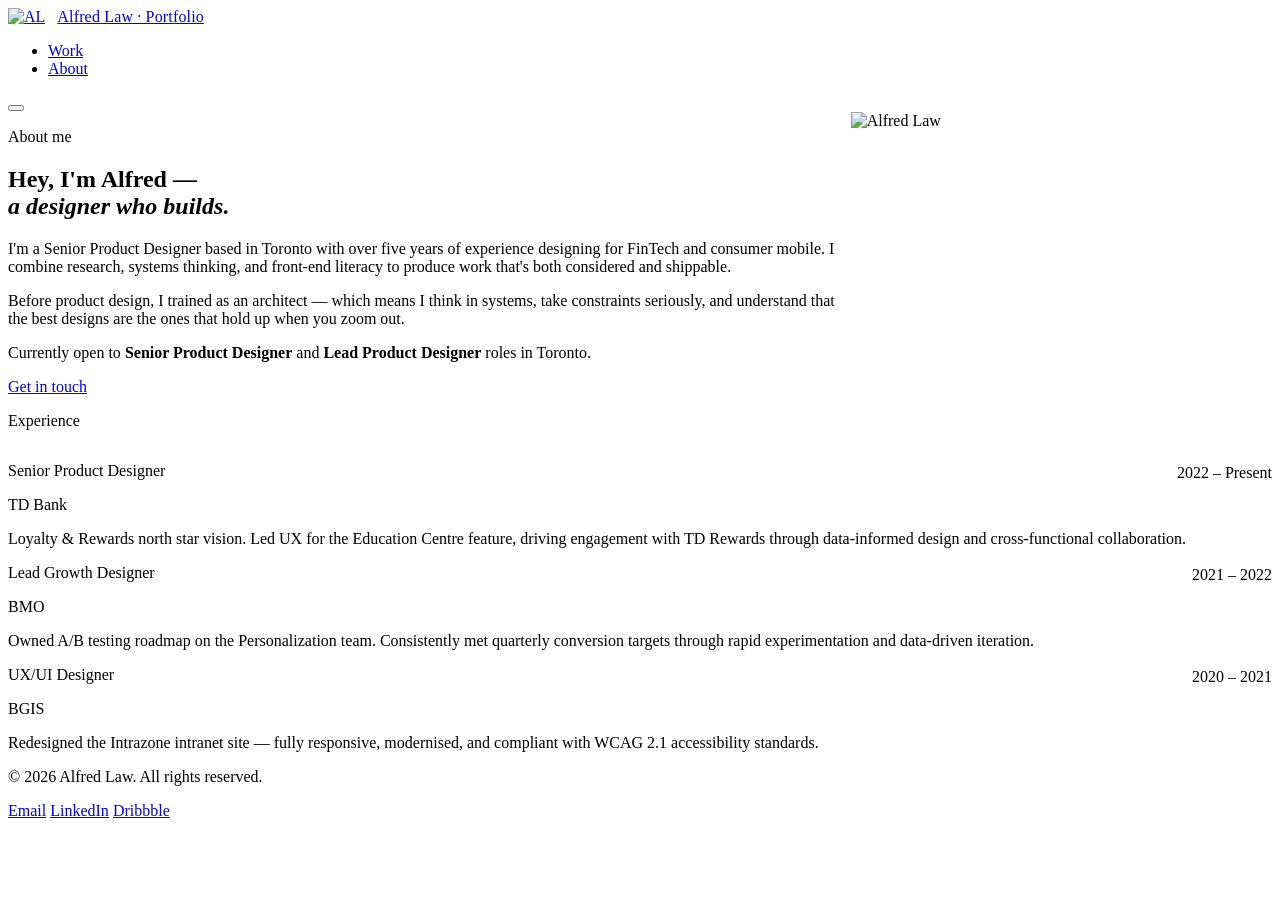
==== about.html @ d5b8032d "Standardise nav header across all pages — logo text and links consistent Co-Authored-By: Claude Sonn" ====
<!DOCTYPE html>
<html lang="en">
<head>
  <meta charset="UTF-8" />
  <meta name="viewport" content="width=device-width, initial-scale=1.0" />
  <title>About — Alfred Law</title>
  <meta name="description" content="Alfred Law is a Senior Product Designer based in Toronto with a background in FinTech, consumer mobile, and architectural design." />
  <link rel="stylesheet" href="style.css" />
  <style>
    .about-hero {
      padding: calc(64px + var(--space-12)) 0 var(--space-8);
      border-bottom: 1px solid var(--color-border);
    }

    .about-grid {
      display: grid;
      grid-template-columns: 2fr 1fr;
      gap: var(--space-8);
      align-items: start;
    }

    @media (max-width: 768px) {
      .about-grid { grid-template-columns: 1fr; }
    }

    .experience-list {
      border-top: 1px solid var(--color-border);
    }

    .experience-item {
      display: grid;
      grid-template-columns: 1fr auto;
      gap: var(--space-4);
      align-items: start;
      padding: var(--space-4) 0;
      border-bottom: 1px solid var(--color-border);
    }

    .experience-item__role { font-weight: 500; margin-bottom: 4px; }
    .experience-item__company { color: var(--color-ink-2); font-size: var(--size-sm); }
    .experience-item__period {
      font-size: var(--size-xs);
      color: var(--color-ink-3);
      white-space: nowrap;
      text-align: right;
      padding-top: 2px;
    }
    .experience-item__desc {
      grid-column: 1 / -1;
      font-size: var(--size-sm);
      color: var(--color-ink-3);
      max-width: none;
      margin: 0;
    }
  </style>
</head>
<body>

  <!-- NAV -->
  <nav class="nav" role="navigation" aria-label="Main">
    <div class="nav__inner">
      <a href="/" class="nav__logo" aria-label="Alfred Law — home" style="display:flex;align-items:center;gap:12px;">
        <img src="assets/images/AL.webp" alt="AL" />
        <span style="font-size:var(--size-sm);font-weight:500;color:var(--color-ink-2);letter-spacing:0.01em;">Alfred Law · Portfolio</span>
      </a>
      <ul class="nav__links" id="nav-links" role="list">
        <li><a href="/">Work</a></li>
        <li><a href="about.html">About</a></li>
      </ul>
      <button class="nav__hamburger" aria-label="Toggle menu" aria-expanded="false" aria-controls="nav-links">
        <span></span><span></span><span></span>
      </button>
    </div>
  </nav>

  <!-- HERO -->
  <section class="about-hero">
    <div class="container">
      <div class="about-grid">
        <div>
          <p class="label mb-4">About me</p>
          <h1 class="fade-up mb-4">Hey, I'm Alfred —<br><em>a designer who builds.</em></h1>
          <p class="fade-up mb-4">I'm a Senior Product Designer based in Toronto with over five years of experience designing for FinTech and consumer mobile. I combine research, systems thinking, and front-end literacy to produce work that's both considered and shippable.</p>
          <p class="fade-up mb-4">Before product design, I trained as an architect — which means I think in systems, take constraints seriously, and understand that the best designs are the ones that hold up when you zoom out.</p>
          <p class="fade-up">Currently open to <strong>Senior Product Designer</strong> and <strong>Lead Product Designer</strong> roles in Toronto.</p>
          <div class="hero__actions fade-up" style="margin-top: var(--space-4);">
            <a href="mailto:alfred.lawsn@gmail.com" class="btn btn--primary">Get in touch</a>
          </div>
        </div>
        <div class="fade-up">
          <img src="assets/images/alfred-photo.png" alt="Alfred Law" style="border-radius: var(--radius-md); border: 1px solid var(--color-border);" />
        </div>
      </div>
    </div>
  </section>

  <!-- EXPERIENCE -->
  <section class="section">
    <div class="container">
      <p class="label mb-4">Experience</p>
      <div class="experience-list fade-up">

        <div class="experience-item">
          <div>
            <p class="experience-item__role">Senior Product Designer</p>
            <p class="experience-item__company">TD Bank</p>
          </div>
          <p class="experience-item__period">2022 – Present</p>
          <p class="experience-item__desc">Loyalty & Rewards north star vision. Led UX for the Education Centre feature, driving engagement with TD Rewards through data-informed design and cross-functional collaboration.</p>
        </div>

        <div class="experience-item">
          <div>
            <p class="experience-item__role">Lead Growth Designer</p>
            <p class="experience-item__company">BMO</p>
          </div>
          <p class="experience-item__period">2021 – 2022</p>
          <p class="experience-item__desc">Owned A/B testing roadmap on the Personalization team. Consistently met quarterly conversion targets through rapid experimentation and data-driven iteration.</p>
        </div>

        <div class="experience-item">
          <div>
            <p class="experience-item__role">UX/UI Designer</p>
            <p class="experience-item__company">BGIS</p>
          </div>
          <p class="experience-item__period">2020 – 2021</p>
          <p class="experience-item__desc">Redesigned the Intrazone intranet site — fully responsive, modernised, and compliant with WCAG 2.1 accessibility standards.</p>
        </div>

      </div>
    </div>
  </section>

  <!-- FOOTER -->
  <footer class="footer">
    <div class="container">
      <div class="footer__inner">
        <p class="footer__copy">© 2026 Alfred Law. All rights reserved.</p>
        <div class="footer__links">
          <a href="mailto:alfred.lawsn@gmail.com">Email</a>
          <a href="https://www.linkedin.com/in/alfredlaw/" target="_blank" rel="noopener">LinkedIn</a>
          <a href="https://dribbble.com/iamalfred" target="_blank" rel="noopener">Dribbble</a>
        </div>
      </div>
    </div>
  </footer>

  <script src="script.js"></script>
</body>
</html>
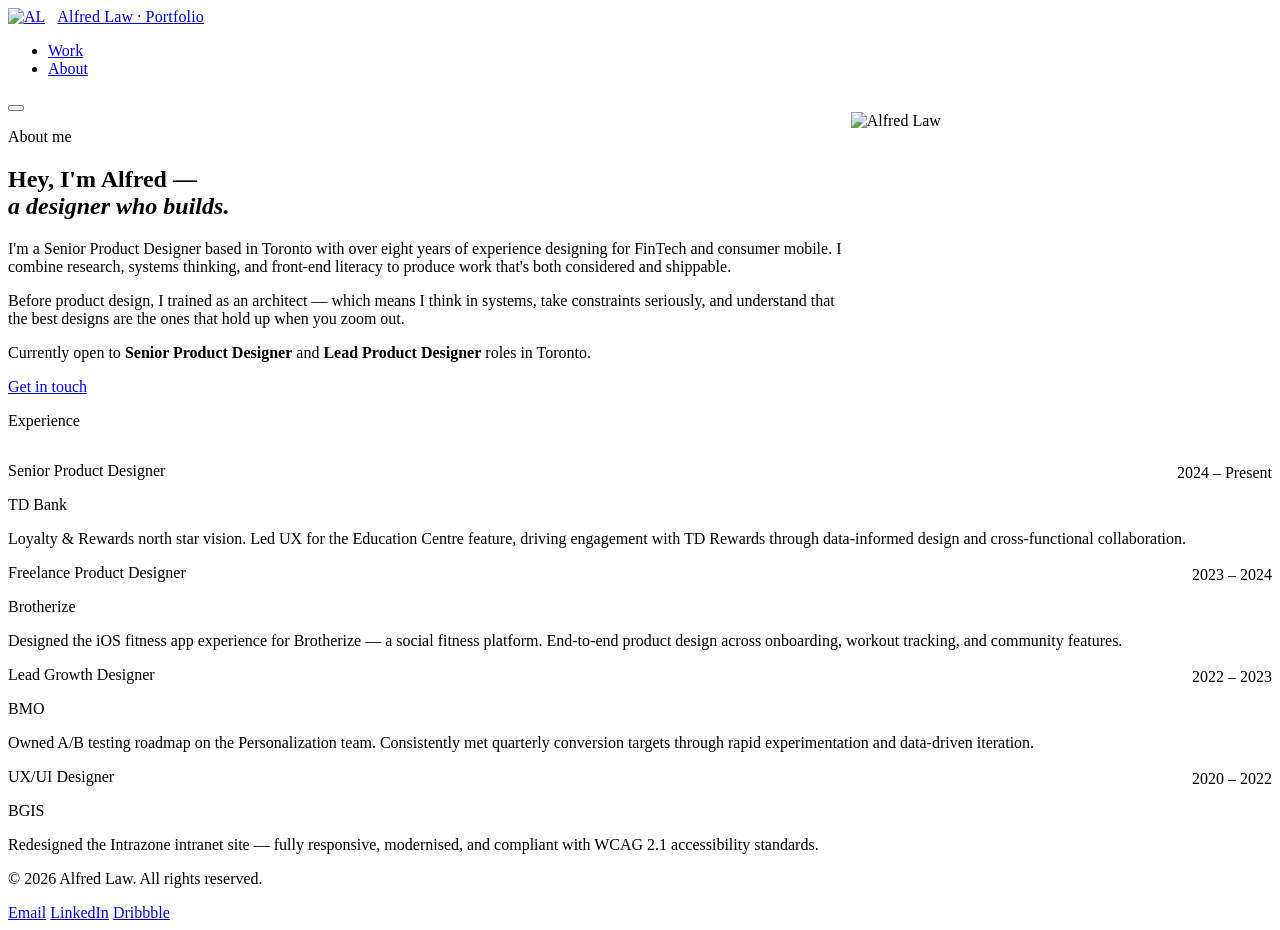
==== commit 09d8b316: "Add Brotherize freelance role (2023-2024) to experience section" ====
--- a/about.html
+++ b/about.html
@@ -3,6 +3,7 @@
 <head>
   <meta charset="UTF-8" />
   <meta name="viewport" content="width=device-width, initial-scale=1.0" />
+  <link rel="icon" type="image/webp" href="assets/images/AL.webp" />
   <title>About — Alfred Law</title>
   <meta name="description" content="Alfred Law is a Senior Product Designer based in Toronto with a background in FinTech, consumer mobile, and architectural design." />
   <link rel="stylesheet" href="style.css" />
@@ -59,7 +60,7 @@
   <!-- NAV -->
   <nav class="nav" role="navigation" aria-label="Main">
     <div class="nav__inner">
-      <a href="/" class="nav__logo" aria-label="Alfred Law — home" style="display:flex;align-items:center;gap:12px;">
+      <a href="index.html" class="nav__logo" aria-label="Alfred Law — home" style="display:flex;align-items:center;gap:12px;">
         <img src="assets/images/AL.webp" alt="AL" />
         <span style="font-size:var(--size-sm);font-weight:500;color:var(--color-ink-2);letter-spacing:0.01em;">Alfred Law · Portfolio</span>
       </a>
@@ -80,7 +81,7 @@
         <div>
           <p class="label mb-4">About me</p>
           <h1 class="fade-up mb-4">Hey, I'm Alfred —<br><em>a designer who builds.</em></h1>
-          <p class="fade-up mb-4">I'm a Senior Product Designer based in Toronto with over five years of experience designing for FinTech and consumer mobile. I combine research, systems thinking, and front-end literacy to produce work that's both considered and shippable.</p>
+          <p class="fade-up mb-4">I'm a Senior Product Designer based in Toronto with over eight years of experience designing for FinTech and consumer mobile. I combine research, systems thinking, and front-end literacy to produce work that's both considered and shippable.</p>
           <p class="fade-up mb-4">Before product design, I trained as an architect — which means I think in systems, take constraints seriously, and understand that the best designs are the ones that hold up when you zoom out.</p>
           <p class="fade-up">Currently open to <strong>Senior Product Designer</strong> and <strong>Lead Product Designer</strong> roles in Toronto.</p>
           <div class="hero__actions fade-up" style="margin-top: var(--space-4);">
@@ -105,8 +106,17 @@
             <p class="experience-item__role">Senior Product Designer</p>
             <p class="experience-item__company">TD Bank</p>
           </div>
-          <p class="experience-item__period">2022 – Present</p>
+          <p class="experience-item__period">2024 – Present</p>
           <p class="experience-item__desc">Loyalty & Rewards north star vision. Led UX for the Education Centre feature, driving engagement with TD Rewards through data-informed design and cross-functional collaboration.</p>
+        </div>
+
+        <div class="experience-item">
+          <div>
+            <p class="experience-item__role">Freelance Product Designer</p>
+            <p class="experience-item__company">Brotherize</p>
+          </div>
+          <p class="experience-item__period">2023 – 2024</p>
+          <p class="experience-item__desc">Designed the iOS fitness app experience for Brotherize — a social fitness platform. End-to-end product design across onboarding, workout tracking, and community features.</p>
         </div>
 
         <div class="experience-item">
@@ -114,7 +124,7 @@
             <p class="experience-item__role">Lead Growth Designer</p>
             <p class="experience-item__company">BMO</p>
           </div>
-          <p class="experience-item__period">2021 – 2022</p>
+          <p class="experience-item__period">2022 – 2023</p>
           <p class="experience-item__desc">Owned A/B testing roadmap on the Personalization team. Consistently met quarterly conversion targets through rapid experimentation and data-driven iteration.</p>
         </div>
 
@@ -123,7 +133,7 @@
             <p class="experience-item__role">UX/UI Designer</p>
             <p class="experience-item__company">BGIS</p>
           </div>
-          <p class="experience-item__period">2020 – 2021</p>
+          <p class="experience-item__period">2020 – 2022</p>
           <p class="experience-item__desc">Redesigned the Intrazone intranet site — fully responsive, modernised, and compliant with WCAG 2.1 accessibility standards.</p>
         </div>
 
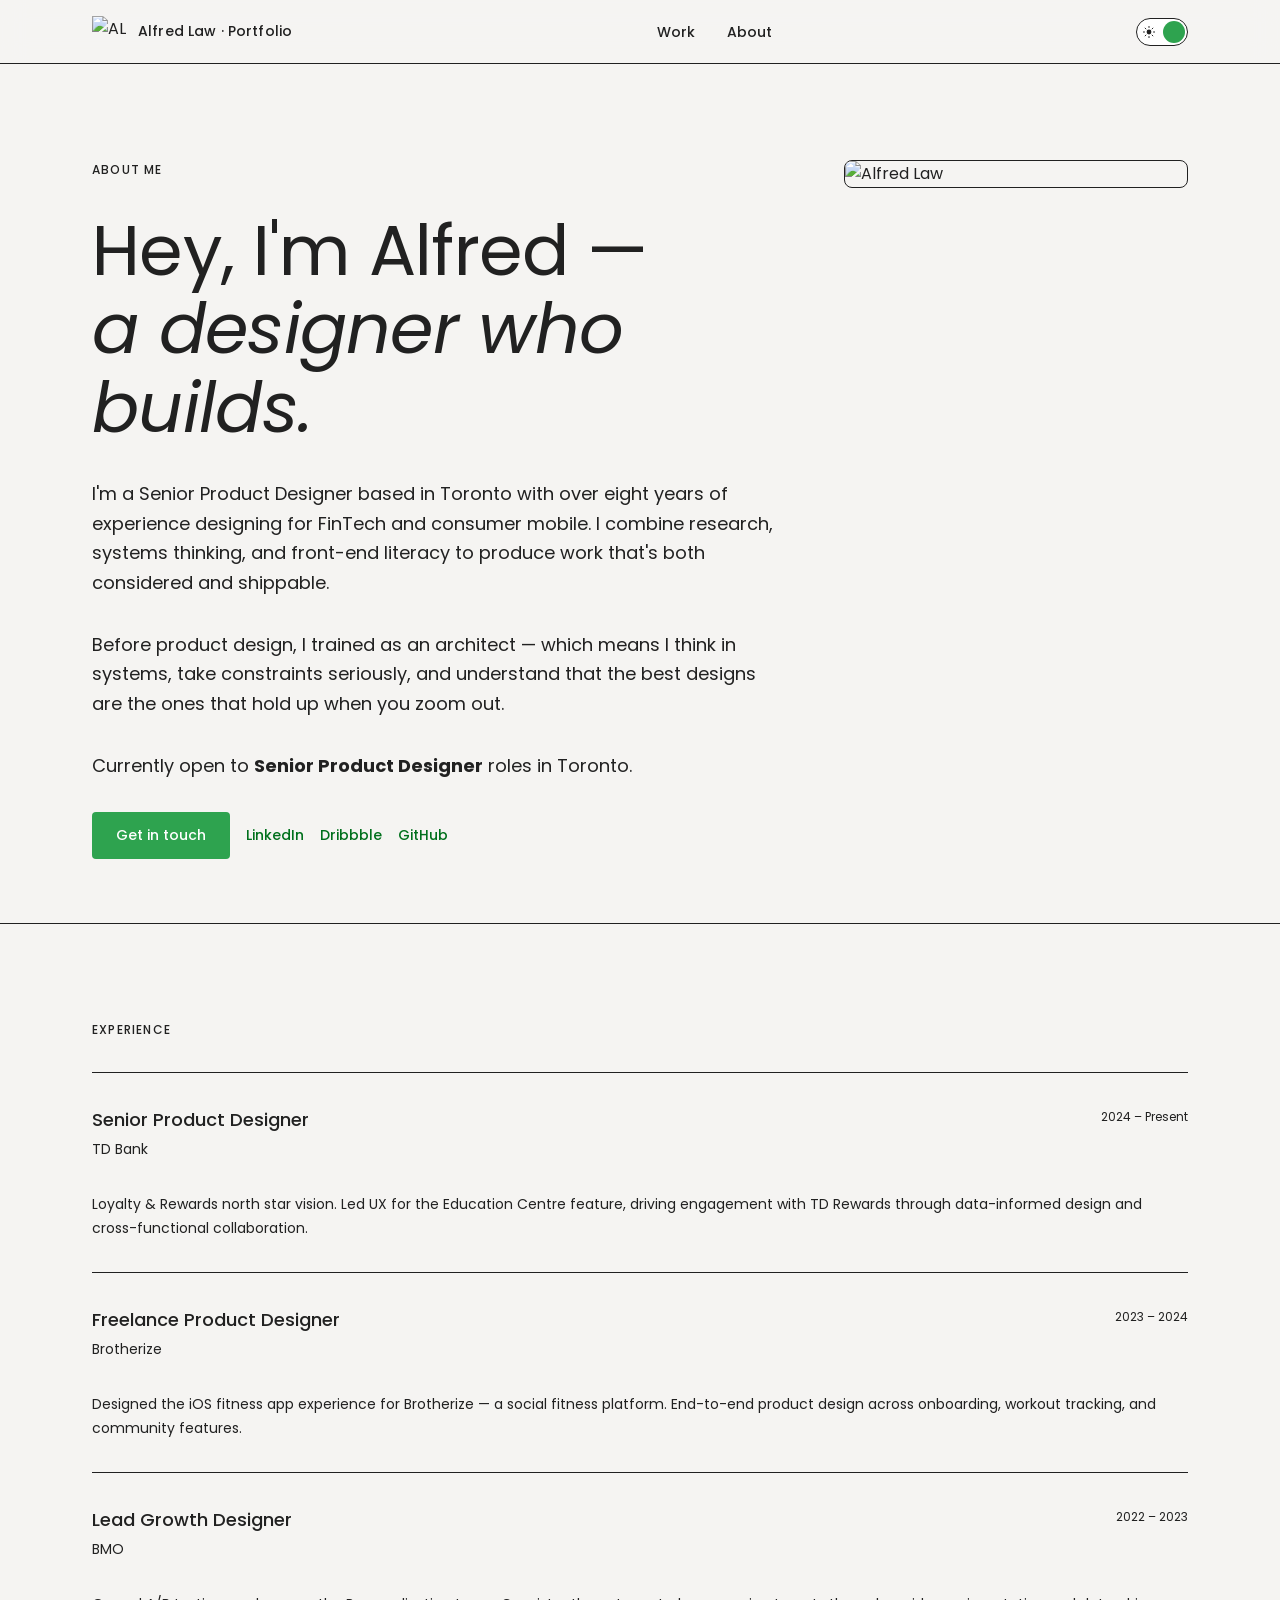
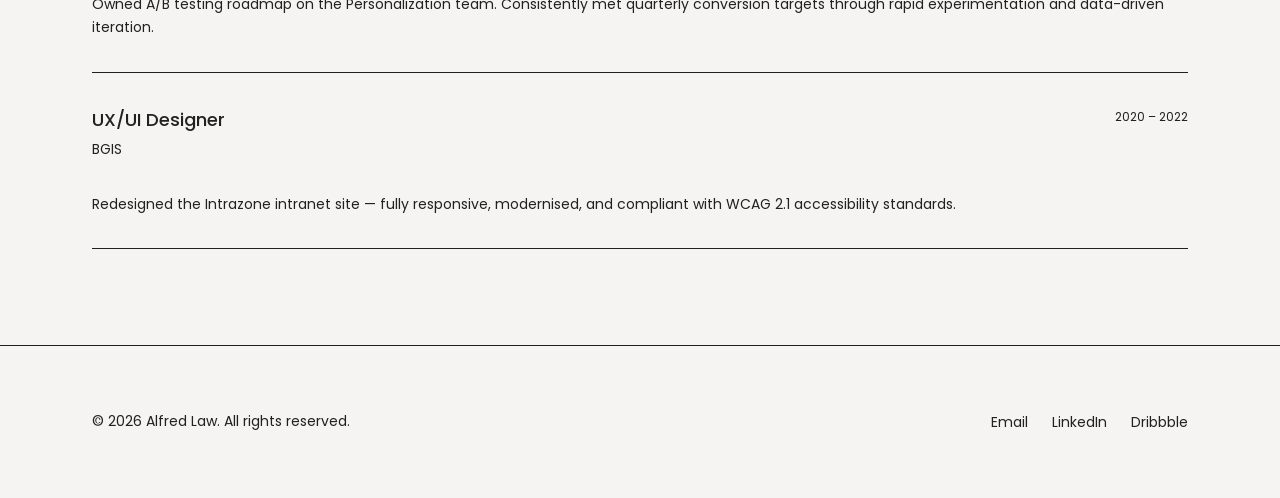
==== commit 9728191b: "Add light/dark theme system with toggle inspired by foolproof.co.uk Restyles the site to a dark them" ====
--- a/about.html
+++ b/about.html
@@ -3,9 +3,17 @@
 <head>
   <meta charset="UTF-8" />
   <meta name="viewport" content="width=device-width, initial-scale=1.0" />
-  <link rel="icon" type="image/webp" href="assets/images/AL.webp" />
+  <link rel="icon" type="image/webp" href="assets/images/AL.webp" media="(prefers-color-scheme: light)" />
+  <link rel="icon" type="image/webp" href="assets/images/AL-white.webp" media="(prefers-color-scheme: dark)" />
   <title>About — Alfred Law</title>
   <meta name="description" content="Alfred Law is a Senior Product Designer based in Toronto with a background in FinTech, consumer mobile, and architectural design." />
+  <script>
+    (function () {
+      var stored = localStorage.getItem('theme');
+      var theme = stored || (window.matchMedia('(prefers-color-scheme: light)').matches ? 'light' : 'dark');
+      document.documentElement.setAttribute('data-theme', theme);
+    })();
+  </script>
   <link rel="stylesheet" href="style.css" />
   <style>
     .about-hero {
@@ -61,13 +69,33 @@
   <nav class="nav" role="navigation" aria-label="Main">
     <div class="nav__inner">
       <a href="index.html" class="nav__logo" aria-label="Alfred Law — home" style="display:flex;align-items:center;gap:12px;">
-        <img src="assets/images/AL.webp" alt="AL" />
+        <img class="nav__logo-img nav__logo-img--dark" src="assets/images/AL-white.webp" alt="AL" />
+        <img class="nav__logo-img nav__logo-img--light" src="assets/images/AL.webp" alt="AL" />
         <span style="font-size:var(--size-sm);font-weight:500;color:var(--color-ink-2);letter-spacing:0.01em;">Alfred Law · Portfolio</span>
       </a>
       <ul class="nav__links" id="nav-links" role="list">
         <li><a href="/">Work</a></li>
         <li><a href="about.html">About</a></li>
       </ul>
+      <button class="theme-toggle" id="theme-toggle" type="button" aria-label="Toggle light and dark theme">
+        <svg class="theme-toggle__icon theme-toggle__icon--sun" width="12" height="12" viewBox="0 0 20 20" fill="none" aria-hidden="true">
+          <circle cx="10" cy="10" r="4" fill="currentColor"/>
+          <g stroke="currentColor" stroke-width="1.6" stroke-linecap="round">
+            <line x1="10" y1="0.5" x2="10" y2="2.5"/>
+            <line x1="10" y1="17.5" x2="10" y2="19.5"/>
+            <line x1="0.5" y1="10" x2="2.5" y2="10"/>
+            <line x1="17.5" y1="10" x2="19.5" y2="10"/>
+            <line x1="3.5" y1="3.5" x2="4.9" y2="4.9"/>
+            <line x1="15.1" y1="15.1" x2="16.5" y2="16.5"/>
+            <line x1="3.5" y1="16.5" x2="4.9" y2="15.1"/>
+            <line x1="15.1" y1="4.9" x2="16.5" y2="3.5"/>
+          </g>
+        </svg>
+        <svg class="theme-toggle__icon theme-toggle__icon--moon" width="11" height="11" viewBox="0 0 20 20" fill="none" aria-hidden="true">
+          <path d="M17.5 12.5A7.8 7.8 0 1 1 7.5 2.5a6.2 6.2 0 0 0 10 10z" fill="currentColor"/>
+        </svg>
+        <span class="theme-toggle__thumb"></span>
+      </button>
       <button class="nav__hamburger" aria-label="Toggle menu" aria-expanded="false" aria-controls="nav-links">
         <span></span><span></span><span></span>
       </button>
@@ -83,9 +111,12 @@
           <h1 class="fade-up mb-4">Hey, I'm Alfred —<br><em>a designer who builds.</em></h1>
           <p class="fade-up mb-4">I'm a Senior Product Designer based in Toronto with over eight years of experience designing for FinTech and consumer mobile. I combine research, systems thinking, and front-end literacy to produce work that's both considered and shippable.</p>
           <p class="fade-up mb-4">Before product design, I trained as an architect — which means I think in systems, take constraints seriously, and understand that the best designs are the ones that hold up when you zoom out.</p>
-          <p class="fade-up">Currently open to <strong>Senior Product Designer</strong> and <strong>Lead Product Designer</strong> roles in Toronto.</p>
+          <p class="fade-up">Currently open to <strong>Senior Product Designer</strong> roles in Toronto.</p>
           <div class="hero__actions fade-up" style="margin-top: var(--space-4);">
             <a href="mailto:alfred.lawsn@gmail.com" class="btn btn--primary">Get in touch</a>
+            <a href="https://www.linkedin.com/in/alfredlaw/" target="_blank" rel="noopener noreferrer" class="btn btn--link">LinkedIn</a>
+            <a href="https://dribbble.com/iamalfred" target="_blank" rel="noopener noreferrer" class="btn btn--link">Dribbble</a>
+            <a href="https://github.com/alfred529" target="_blank" rel="noopener noreferrer" class="btn btn--link">GitHub</a>
           </div>
         </div>
         <div class="fade-up">
--- a/style.css
+++ b/style.css
@@ -0,0 +1,575 @@
+/* ============================================
+   ALFRED LAW — DESIGN SYSTEM
+   Dark / Light, Poppins, Green Arrow Links
+   ============================================ */
+
+@import url('https://fonts.googleapis.com/css2?family=Poppins:ital,wght@0,300;0,400;0,500;0,600;0,700;1,400&display=swap');
+
+/* ── Theme tokens ── */
+:root, [data-theme="dark"] {
+  --color-bg:           #212121;
+  --color-surface:      #2B2B2B;
+  --color-ink:          #FFFFFF;
+  --color-ink-2:        #FFFFFF;
+  --color-ink-3:        #FFFFFF;
+  --color-border:       #FFFFFF;
+  --color-accent:       #2FA751;
+  --color-accent-bright:#40C967;
+  --color-accent-light: #68D487;
+  --color-bg-translucent: rgba(33,33,33,0.85);
+}
+
+[data-theme="light"] {
+  --color-bg:           #F5F4F2;
+  --color-surface:      #FFFFFF;
+  --color-ink:          #212121;
+  --color-ink-2:        #212121;
+  --color-ink-3:        #212121;
+  --color-border:       #212121;
+  --color-accent:       #2EA34F;
+  --color-accent-bright:#158936;
+  --color-accent-light: #00701C;
+  --color-bg-translucent: rgba(245,244,242,0.85);
+}
+
+/* ── Derived tokens (auto-adapt to whichever theme is active) ── */
+:root {
+  --color-mint:           color-mix(in srgb, var(--color-accent) 14%, transparent);
+  --color-outline-border: var(--color-ink);
+  --color-outline-hover:  color-mix(in srgb, var(--color-ink) 8%, transparent);
+
+  --font-display:       'Poppins', system-ui, sans-serif;
+  --font-body:          'Poppins', system-ui, sans-serif;
+
+  --size-xs:  0.75rem;   /* 12px */
+  --size-sm:  0.875rem;  /* 14px */
+  --size-base:1rem;      /* 16px */
+  --size-md:  1.125rem;  /* 18px */
+  --size-lg:  1.5rem;    /* 24px */
+  --size-xl:  2rem;      /* 32px */
+  --size-2xl: 3rem;      /* 48px */
+  --size-3xl: 4.375rem;  /* 70px */
+
+  --space-1:  0.5rem;
+  --space-2:  1rem;
+  --space-3:  1.5rem;
+  --space-4:  2rem;
+  --space-6:  3rem;
+  --space-8:  4rem;
+  --space-12: 6rem;
+  --space-16: 8rem;
+
+  --radius-sm: 4px;
+  --radius-md: 8px;
+
+  --transition: 200ms ease;
+  --max-width: 1160px;
+}
+
+/* ── Reset ── */
+*, *::before, *::after { box-sizing: border-box; margin: 0; padding: 0; }
+
+html { scroll-behavior: smooth; font-size: 16px; }
+
+body {
+  font-family: var(--font-body);
+  background: var(--color-bg);
+  color: var(--color-ink);
+  line-height: 1.6;
+  -webkit-font-smoothing: antialiased;
+  transition: background var(--transition), color var(--transition);
+}
+
+img { display: block; max-width: 100%; }
+a { color: inherit; text-decoration: none; }
+ul { list-style: none; }
+
+/* ── Typography ── */
+h1, h2, h3 {
+  font-family: var(--font-display);
+  line-height: 1.12;
+  letter-spacing: -0.01em;
+  font-weight: 400;
+}
+
+h1 { font-size: clamp(2.5rem, 6vw, var(--size-3xl)); font-weight: 400; }
+h2 { font-size: clamp(1.75rem, 4vw, var(--size-2xl)); font-weight: 500; }
+h3 { font-size: clamp(1.25rem, 2.5vw, var(--size-xl)); font-weight: 500; }
+
+p {
+  font-size: var(--size-md);
+  color: var(--color-ink-2);
+  line-height: 1.65;
+  max-width: 65ch;
+}
+
+.label {
+  font-family: var(--font-body);
+  font-size: var(--size-xs);
+  font-weight: 500;
+  letter-spacing: 0.1em;
+  text-transform: uppercase;
+  color: var(--color-ink-3);
+}
+
+/* ── Underline links (green, à la Foolproof) ── */
+.arrow-link {
+  color: var(--color-accent-light);
+  text-decoration: none;
+  text-underline-offset: 3px;
+  transition: color var(--transition);
+}
+
+.arrow-link:hover {
+  color: var(--color-accent-bright);
+  text-decoration: underline;
+}
+
+/* ── Layout ── */
+.container {
+  width: 100%;
+  max-width: var(--max-width);
+  margin: 0 auto;
+  padding: 0 var(--space-4);
+}
+
+@media (max-width: 768px) {
+  .container { padding: 0 var(--space-2); }
+}
+
+/* ── Nav ── */
+.nav {
+  position: fixed;
+  top: 0; left: 0; right: 0;
+  z-index: 100;
+  background: var(--color-bg-translucent);
+  backdrop-filter: blur(12px);
+  border-bottom: 1px solid var(--color-border);
+  height: 64px;
+  display: flex;
+  align-items: center;
+}
+
+.nav__inner {
+  display: flex;
+  align-items: center;
+  justify-content: space-between;
+  width: 100%;
+  max-width: var(--max-width);
+  margin: 0 auto;
+  padding: 0 var(--space-4);
+}
+
+.nav__logo img {
+  height: 32px;
+  width: auto;
+}
+
+.nav__logo-img--light { display: none; }
+[data-theme="light"] .nav__logo-img--dark { display: none; }
+[data-theme="light"] .nav__logo-img--light { display: block; }
+
+.nav__links {
+  display: flex;
+  align-items: center;
+  gap: var(--space-4);
+}
+
+.nav__links a {
+  font-size: var(--size-sm);
+  font-weight: 500;
+  color: var(--color-ink-2);
+  transition: color var(--transition);
+}
+
+.nav__links a:hover { color: var(--color-accent-light); }
+
+.nav__links a.active {
+  color: var(--color-ink);
+  border-bottom: 1px solid var(--color-accent);
+  padding-bottom: 2px;
+}
+
+.nav__cta {
+  font-size: var(--size-sm);
+  font-weight: 500;
+  padding: var(--space-1) var(--space-3);
+  border: 1px solid var(--color-ink);
+  border-radius: var(--radius-sm);
+  transition: background var(--transition), color var(--transition), border-color var(--transition);
+}
+
+.nav__cta:hover {
+  background: var(--color-accent);
+  border-color: var(--color-accent);
+  color: var(--color-bg);
+}
+
+/* ── Theme toggle ── */
+.theme-toggle {
+  position: relative;
+  flex-shrink: 0;
+  width: 52px;
+  height: 28px;
+  padding: 0;
+  border: 1px solid var(--color-border);
+  border-radius: 999px;
+  background: var(--color-surface);
+  cursor: pointer;
+  transition: background var(--transition), border-color var(--transition);
+}
+
+.theme-toggle__icon {
+  position: absolute;
+  top: 50%;
+  transform: translateY(-50%);
+  color: var(--color-ink-3);
+  pointer-events: none;
+}
+
+.theme-toggle__icon--sun { left: 6px; }
+.theme-toggle__icon--moon { right: 6px; }
+
+.theme-toggle__thumb {
+  position: absolute;
+  top: 2px;
+  left: 2px;
+  width: 22px;
+  height: 22px;
+  border-radius: 50%;
+  background: var(--color-accent);
+  transition: transform var(--transition), background var(--transition);
+}
+
+[data-theme="light"] .theme-toggle__thumb {
+  transform: translateX(24px);
+}
+
+/* Mobile nav */
+.nav__hamburger {
+  display: none;
+  flex-direction: column;
+  gap: 5px;
+  cursor: pointer;
+  padding: var(--space-1);
+  background: var(--color-bg);
+  border: none;
+}
+
+.nav__hamburger span {
+  display: block;
+  width: 24px;
+  height: 1.5px;
+  background: var(--color-ink);
+  transition: transform var(--transition), opacity var(--transition);
+}
+
+@media (max-width: 768px) {
+  .nav__hamburger { display: flex; }
+
+  .nav__links {
+    display: none;
+    position: fixed;
+    top: 64px;
+    left: 0;
+    width: 100vw;
+    height: calc(100vh - 64px);
+    background: var(--color-bg);
+    flex-direction: column;
+    justify-content: center;
+    align-items: center;
+    gap: var(--space-4);
+    font-size: var(--size-lg);
+    z-index: 99;
+  }
+
+  .nav__links.open { display: flex; }
+  .nav__cta { display: none; }
+}
+
+/* ── Buttons ── */
+.btn {
+  display: inline-flex;
+  align-items: center;
+  gap: var(--space-1);
+  font-family: var(--font-body);
+  font-size: var(--size-sm);
+  font-weight: 500;
+  padding: 0.75rem var(--space-3);
+  border-radius: var(--radius-sm);
+  transition: all var(--transition);
+  cursor: pointer;
+  border: none;
+}
+
+.btn--primary {
+  background: var(--color-accent);
+  color: #FFFFFF;
+}
+
+.btn--primary:hover {
+  background: var(--color-accent-bright);
+}
+
+.btn--outline {
+  background: transparent;
+  color: var(--color-ink);
+  border: 1px solid var(--color-outline-border);
+}
+
+.btn--outline:hover {
+  background: var(--color-outline-hover);
+  border-color: var(--color-ink);
+  color: var(--color-ink);
+}
+
+.btn--link {
+  background: transparent;
+  color: var(--color-accent-light);
+  border: none;
+  padding-left: 0;
+  padding-right: 0;
+  text-decoration: none;
+  text-underline-offset: 3px;
+  transition: color var(--transition);
+}
+
+.btn--link:hover {
+  color: var(--color-accent-bright);
+  text-decoration: underline;
+}
+
+/* ── Work Grid ── */
+.work-grid {
+  display: grid;
+  grid-template-columns: repeat(2, 1fr);
+  gap: var(--space-3);
+}
+
+@media (max-width: 768px) {
+  .work-grid { grid-template-columns: 1fr; }
+}
+
+.work-card {
+  display: block;
+  border: 1px solid var(--color-border);
+  border-radius: var(--radius-md);
+  overflow: hidden;
+  transition: transform var(--transition), box-shadow var(--transition);
+  background: var(--color-bg);
+}
+
+.work-card:hover {
+  transform: translateY(-4px);
+  border-color: var(--color-accent);
+  box-shadow: 0 12px 40px rgba(0,0,0,0.35);
+}
+
+.work-card__thumb {
+  aspect-ratio: 16/9;
+  background: var(--color-surface);
+  overflow: hidden;
+}
+
+.work-card__thumb img {
+  width: 100%;
+  height: 100%;
+  object-fit: cover;
+  transition: transform 400ms ease;
+}
+
+.work-card:hover .work-card__thumb img {
+  transform: scale(1.03);
+}
+
+.work-card__body {
+  padding: var(--space-3);
+}
+
+.work-card__tags {
+  display: flex;
+  flex-wrap: wrap;
+  gap: var(--space-1);
+  margin-bottom: var(--space-2);
+}
+
+.tag {
+  font-size: var(--size-xs);
+  font-weight: 500;
+  padding: 3px 10px;
+  border: 1px solid var(--color-border);
+  border-radius: 100px;
+  color: var(--color-ink-2);
+}
+
+.work-card__title {
+  font-family: var(--font-display);
+  font-size: var(--size-lg);
+  font-weight: 500;
+  margin-bottom: var(--space-1);
+  display: flex;
+  align-items: center;
+  gap: 8px;
+}
+
+.work-card__title::after {
+  content: '';
+  display: inline-block;
+  width: 14px;
+  height: 14px;
+  flex-shrink: 0;
+  background-color: var(--color-accent-light);
+  -webkit-mask: url("data:image/svg+xml,%3Csvg xmlns='http://www.w3.org/2000/svg' width='20' height='20' viewBox='0 0 20 20'%3E%3Cpath d='M10 .667 8.355 2.312l6.51 6.521H.667v2.333h14.198l-6.51 6.522L10 19.333 19.333 10z'/%3E%3C/svg%3E") no-repeat center / contain;
+  mask: url("data:image/svg+xml,%3Csvg xmlns='http://www.w3.org/2000/svg' width='20' height='20' viewBox='0 0 20 20'%3E%3Cpath d='M10 .667 8.355 2.312l6.51 6.521H.667v2.333h14.198l-6.51 6.522L10 19.333 19.333 10z'/%3E%3C/svg%3E") no-repeat center / contain;
+  opacity: 0;
+  transform: translateX(-4px);
+  transition: opacity var(--transition), transform var(--transition);
+}
+
+.work-card:hover .work-card__title::after {
+  opacity: 1;
+  transform: translateX(0);
+}
+
+.work-card__desc {
+  font-size: var(--size-sm);
+  color: var(--color-ink-3);
+  line-height: 1.6;
+  max-width: none;
+}
+
+/* ── Case Study ── */
+.case-hero {
+  padding: calc(64px + var(--space-12)) 0 var(--space-8);
+  border-bottom: 1px solid var(--color-border);
+}
+
+.case-meta {
+  display: grid;
+  grid-template-columns: repeat(auto-fit, minmax(120px, 1fr));
+  gap: var(--space-3);
+  padding: var(--space-6) 0;
+  border-top: 1px solid var(--color-border);
+  border-bottom: 1px solid var(--color-border);
+  margin: var(--space-6) 0;
+}
+
+.case-meta__item {}
+.case-meta__label {
+  font-size: var(--size-xs);
+  text-transform: uppercase;
+  letter-spacing: 0.1em;
+  color: var(--color-ink-3);
+  margin-bottom: var(--space-1);
+}
+.case-meta__value {
+  font-size: var(--size-sm);
+  font-weight: 500;
+}
+
+.case-section {
+  padding: var(--space-12) 0;
+  border-bottom: 1px solid var(--color-border);
+}
+
+.case-section:last-child { border-bottom: none; }
+
+.case-section__eyebrow {
+  font-size: var(--size-xs);
+  text-transform: uppercase;
+  letter-spacing: 0.1em;
+  color: var(--color-ink-3);
+  margin-bottom: var(--space-2);
+}
+
+.case-section h2 { margin-bottom: var(--space-3); }
+.case-section p  { margin-bottom: var(--space-3); }
+
+.case-image {
+  width: 100%;
+  border-radius: var(--radius-md);
+  border: 1px solid var(--color-border);
+  margin: var(--space-4) 0;
+}
+
+.ai-note {
+  background: var(--color-mint);
+  border-left: 2px solid var(--color-accent);
+  padding: var(--space-3) var(--space-4);
+  border-radius: 0 var(--radius-sm) var(--radius-sm) 0;
+  margin: var(--space-4) 0;
+}
+
+.ai-note p {
+  font-size: var(--size-sm);
+  color: var(--color-ink-2);
+  margin: 0;
+}
+
+/* ── Footer ── */
+.footer {
+  padding: var(--space-8) 0;
+  border-top: 1px solid var(--color-border);
+}
+
+.footer__inner {
+  display: flex;
+  align-items: center;
+  justify-content: space-between;
+}
+
+.footer__copy {
+  font-size: var(--size-sm);
+  color: var(--color-ink-3);
+}
+
+.footer__links {
+  display: flex;
+  gap: var(--space-3);
+}
+
+.footer__links a {
+  font-size: var(--size-sm);
+  color: var(--color-ink-3);
+  text-decoration: none;
+  text-underline-offset: 3px;
+  transition: color var(--transition);
+}
+
+.footer__links a:hover {
+  color: var(--color-accent-light);
+  text-decoration: underline;
+}
+
+@media (max-width: 768px) {
+  .footer__inner { flex-direction: column; gap: var(--space-2); text-align: center; }
+}
+
+/* ── Utilities ── */
+.pt-nav { padding-top: calc(64px + var(--space-12)); }
+.section { padding: var(--space-12) 0; }
+.section--lg { padding: var(--space-16) 0; }
+.text-center { text-align: center; }
+.mb-2 { margin-bottom: var(--space-2); }
+.mb-4 { margin-bottom: var(--space-4); }
+.mb-6 { margin-bottom: var(--space-6); }
+
+/* ── Hero Actions ── */
+.hero__actions {
+  display: flex;
+  gap: var(--space-2);
+  flex-wrap: wrap;
+}
+
+/* ── Animations ── */
+@media (prefers-reduced-motion: no-preference) {
+  .fade-up {
+    opacity: 0;
+    transform: translateY(20px);
+    transition: opacity 600ms ease, transform 600ms ease;
+  }
+  .fade-up.visible {
+    opacity: 1;
+    transform: translateY(0);
+  }
+}
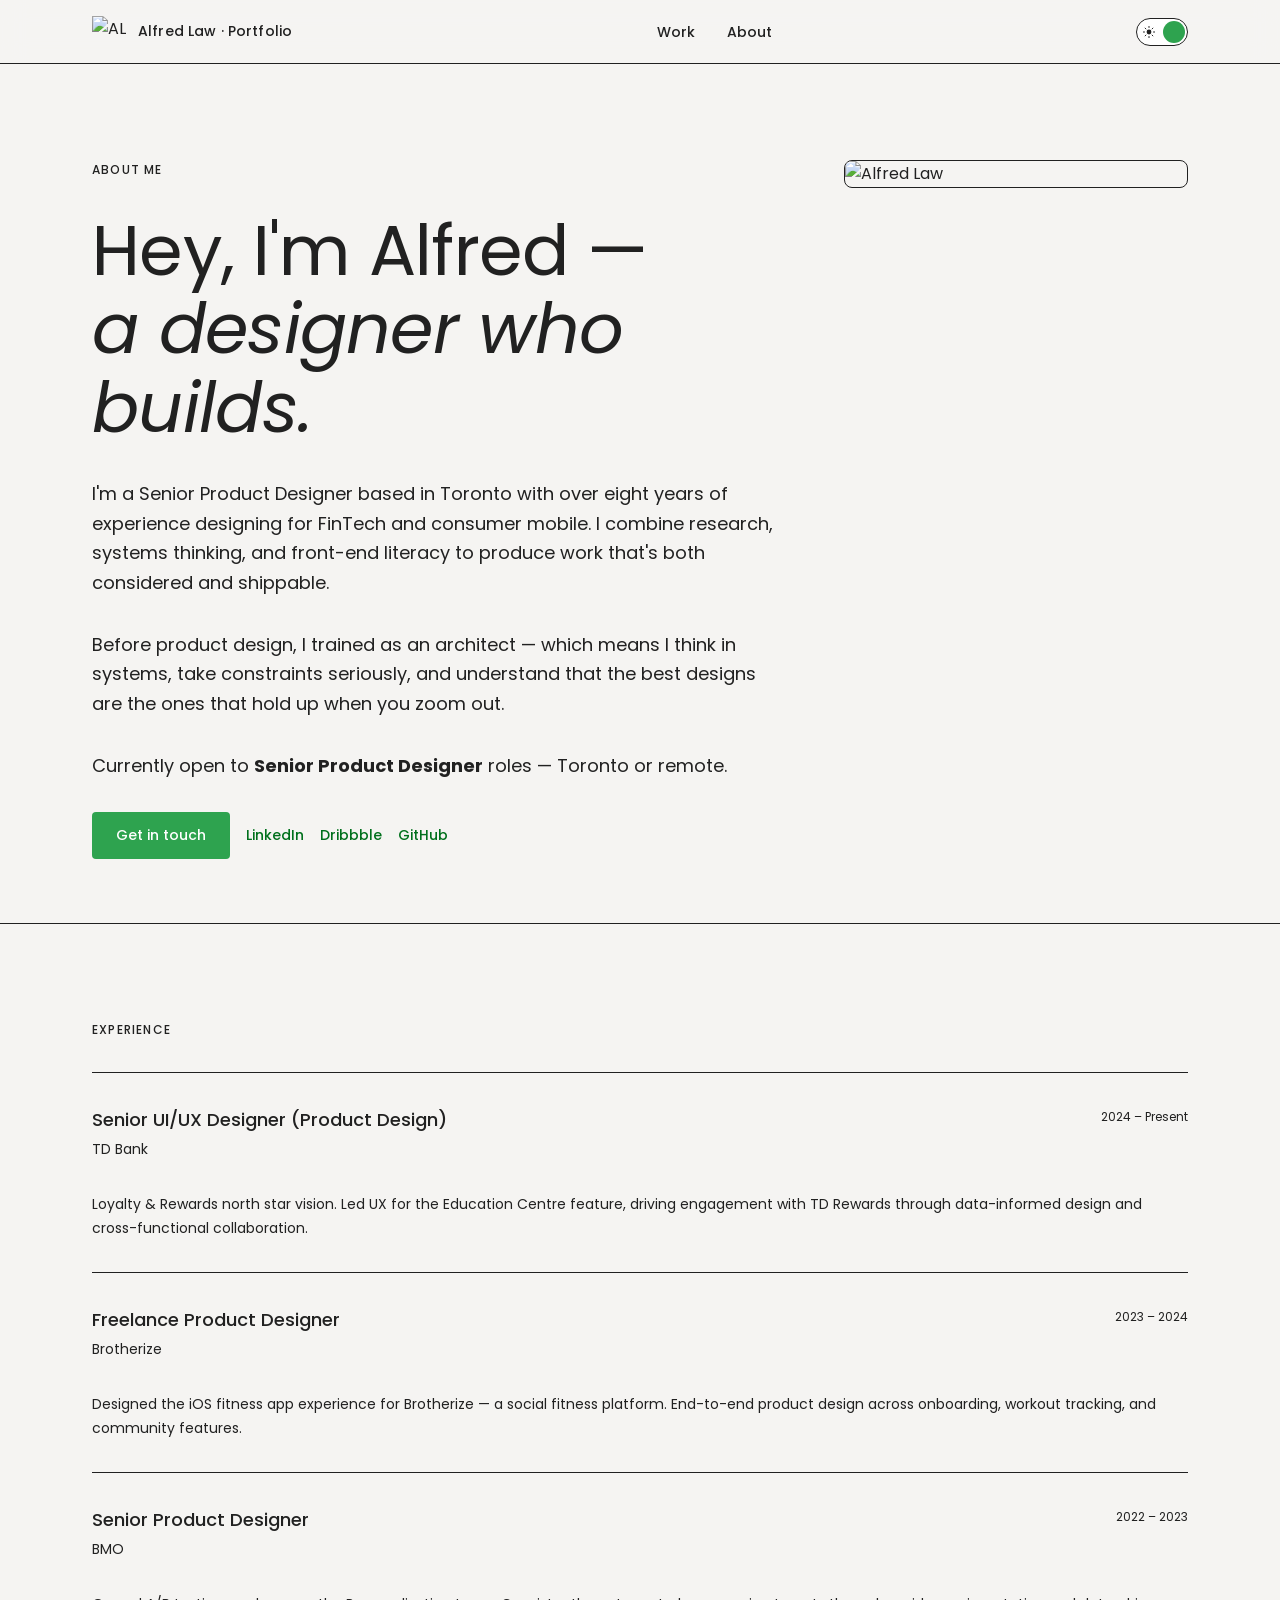
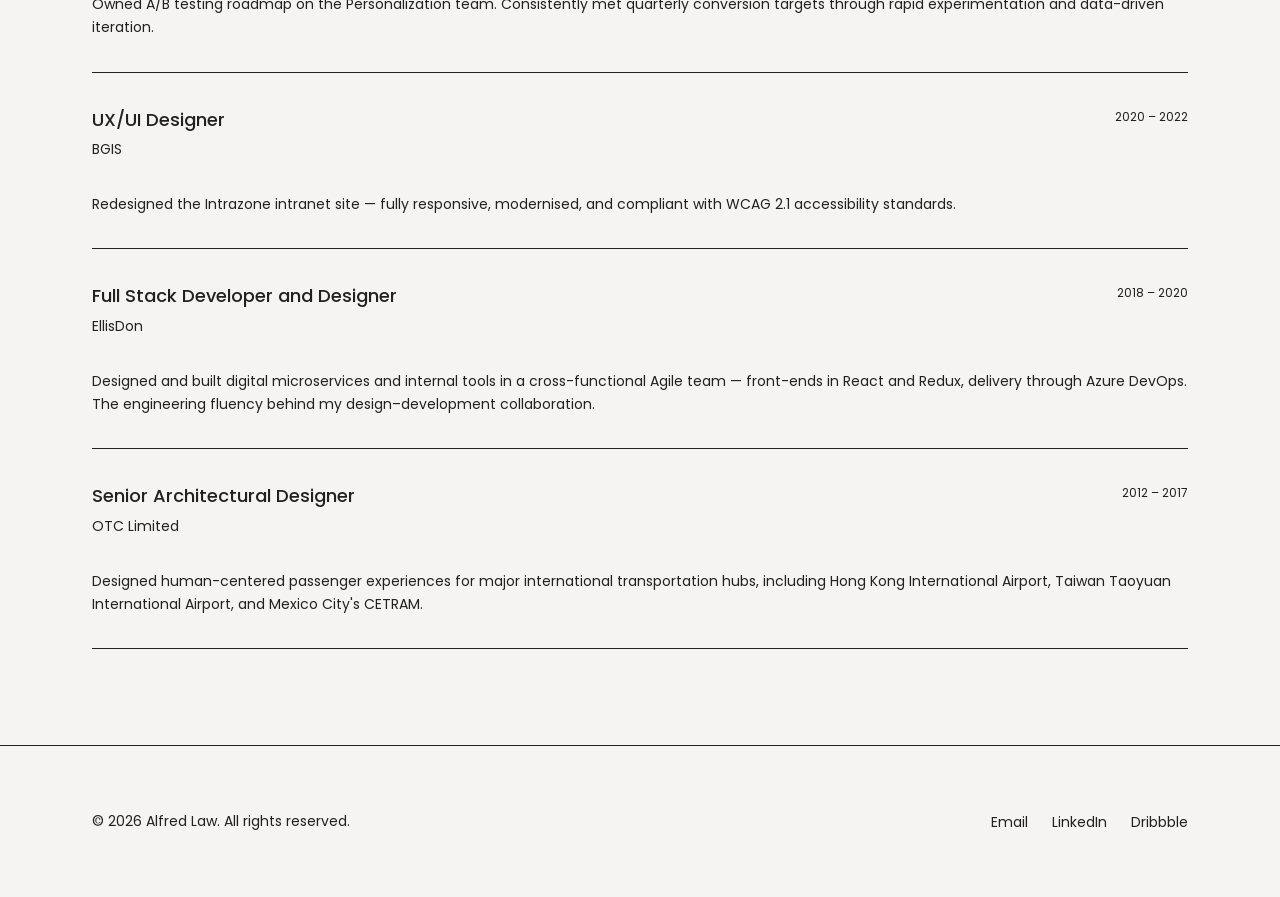
==== commit e3e49071: "Align job titles with resume, add experience history, and surface more work - Fix TD and BMO job tit" ====
--- a/about.html
+++ b/about.html
@@ -111,7 +111,7 @@
           <h1 class="fade-up mb-4">Hey, I'm Alfred —<br><em>a designer who builds.</em></h1>
           <p class="fade-up mb-4">I'm a Senior Product Designer based in Toronto with over eight years of experience designing for FinTech and consumer mobile. I combine research, systems thinking, and front-end literacy to produce work that's both considered and shippable.</p>
           <p class="fade-up mb-4">Before product design, I trained as an architect — which means I think in systems, take constraints seriously, and understand that the best designs are the ones that hold up when you zoom out.</p>
-          <p class="fade-up">Currently open to <strong>Senior Product Designer</strong> roles in Toronto.</p>
+          <p class="fade-up">Currently open to <strong>Senior Product Designer</strong> roles — Toronto or remote.</p>
           <div class="hero__actions fade-up" style="margin-top: var(--space-4);">
             <a href="mailto:alfred.lawsn@gmail.com" class="btn btn--primary">Get in touch</a>
             <a href="https://www.linkedin.com/in/alfredlaw/" target="_blank" rel="noopener noreferrer" class="btn btn--link">LinkedIn</a>
@@ -134,7 +134,7 @@
 
         <div class="experience-item">
           <div>
-            <p class="experience-item__role">Senior Product Designer</p>
+            <p class="experience-item__role">Senior UI/UX Designer (Product Design)</p>
             <p class="experience-item__company">TD Bank</p>
           </div>
           <p class="experience-item__period">2024 – Present</p>
@@ -152,7 +152,7 @@
 
         <div class="experience-item">
           <div>
-            <p class="experience-item__role">Lead Growth Designer</p>
+            <p class="experience-item__role">Senior Product Designer</p>
             <p class="experience-item__company">BMO</p>
           </div>
           <p class="experience-item__period">2022 – 2023</p>
@@ -166,6 +166,24 @@
           </div>
           <p class="experience-item__period">2020 – 2022</p>
           <p class="experience-item__desc">Redesigned the Intrazone intranet site — fully responsive, modernised, and compliant with WCAG 2.1 accessibility standards.</p>
+        </div>
+
+        <div class="experience-item">
+          <div>
+            <p class="experience-item__role">Full Stack Developer and Designer</p>
+            <p class="experience-item__company">EllisDon</p>
+          </div>
+          <p class="experience-item__period">2018 – 2020</p>
+          <p class="experience-item__desc">Designed and built digital microservices and internal tools in a cross-functional Agile team — front-ends in React and Redux, delivery through Azure DevOps. The engineering fluency behind my design–development collaboration.</p>
+        </div>
+
+        <div class="experience-item">
+          <div>
+            <p class="experience-item__role">Senior Architectural Designer</p>
+            <p class="experience-item__company">OTC Limited</p>
+          </div>
+          <p class="experience-item__period">2012 – 2017</p>
+          <p class="experience-item__desc">Designed human-centered passenger experiences for major international transportation hubs, including Hong Kong International Airport, Taiwan Taoyuan International Airport, and Mexico City's CETRAM.</p>
         </div>
 
       </div>
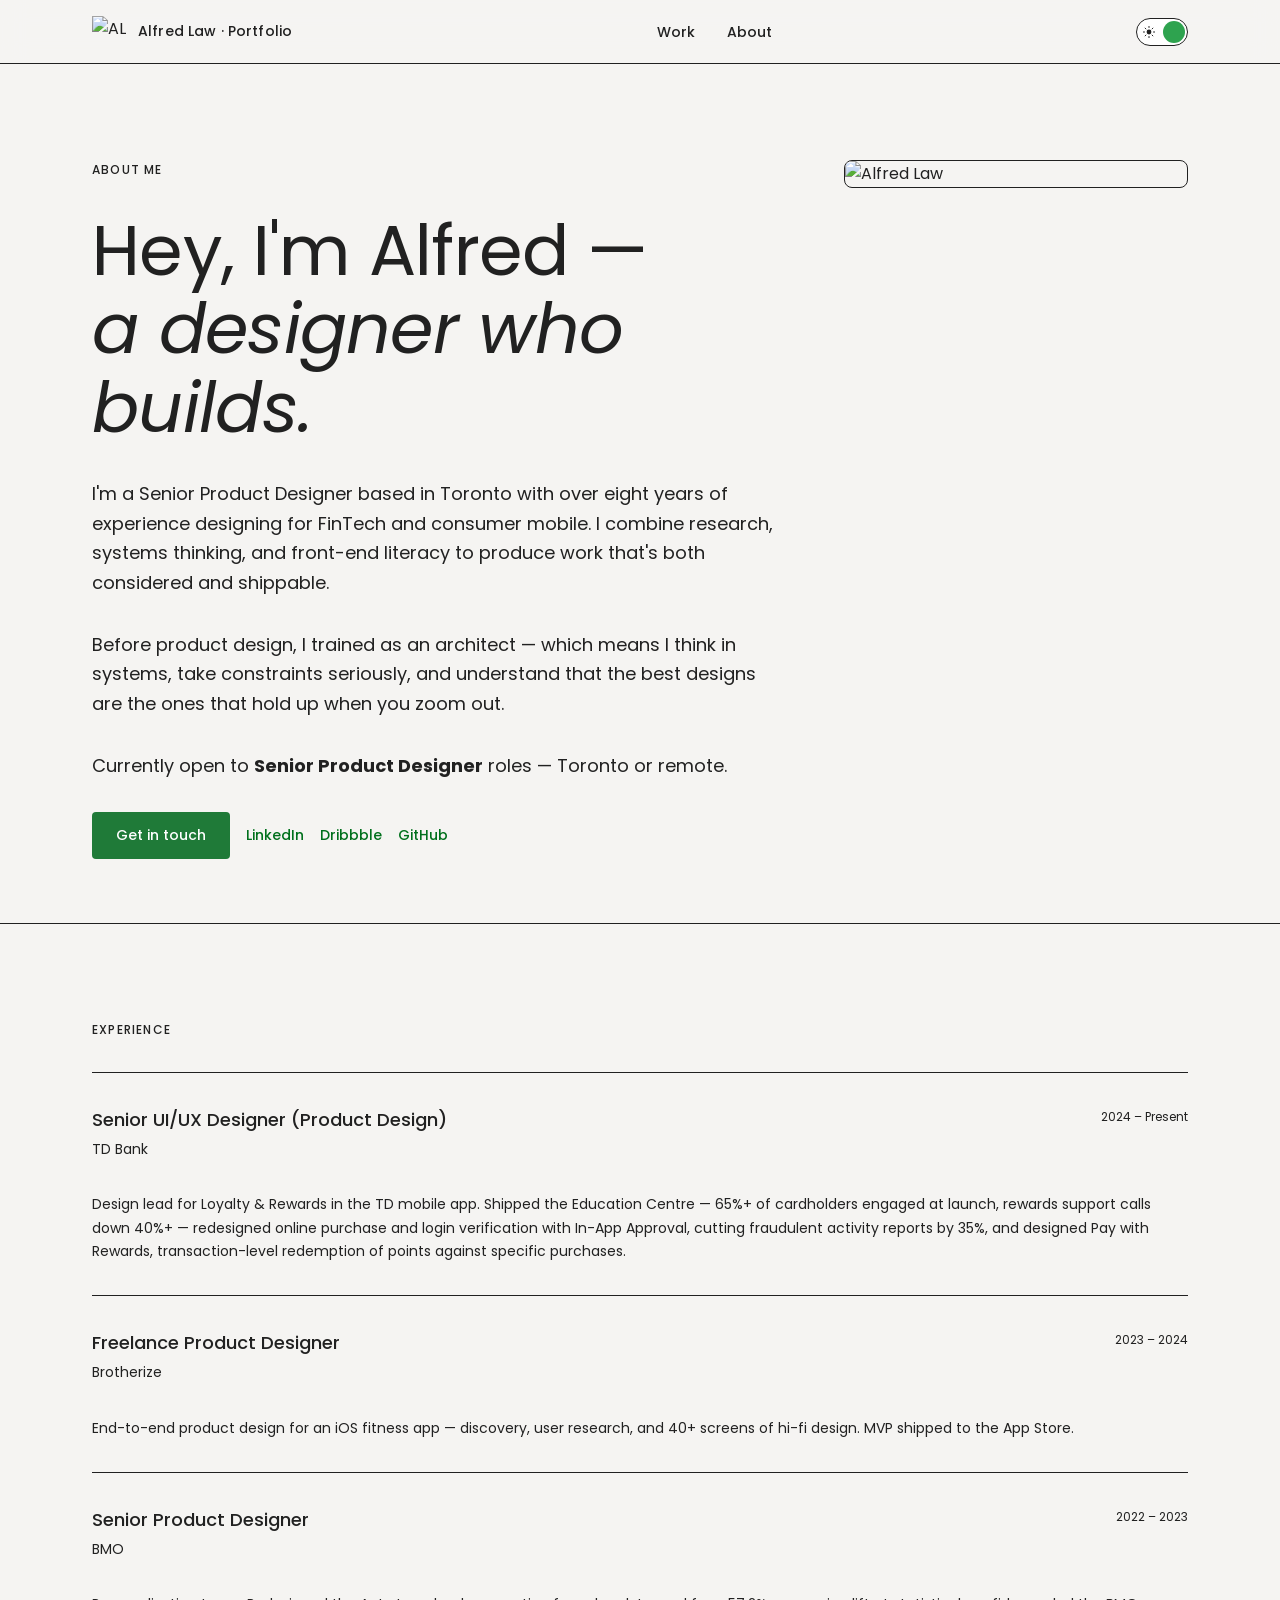
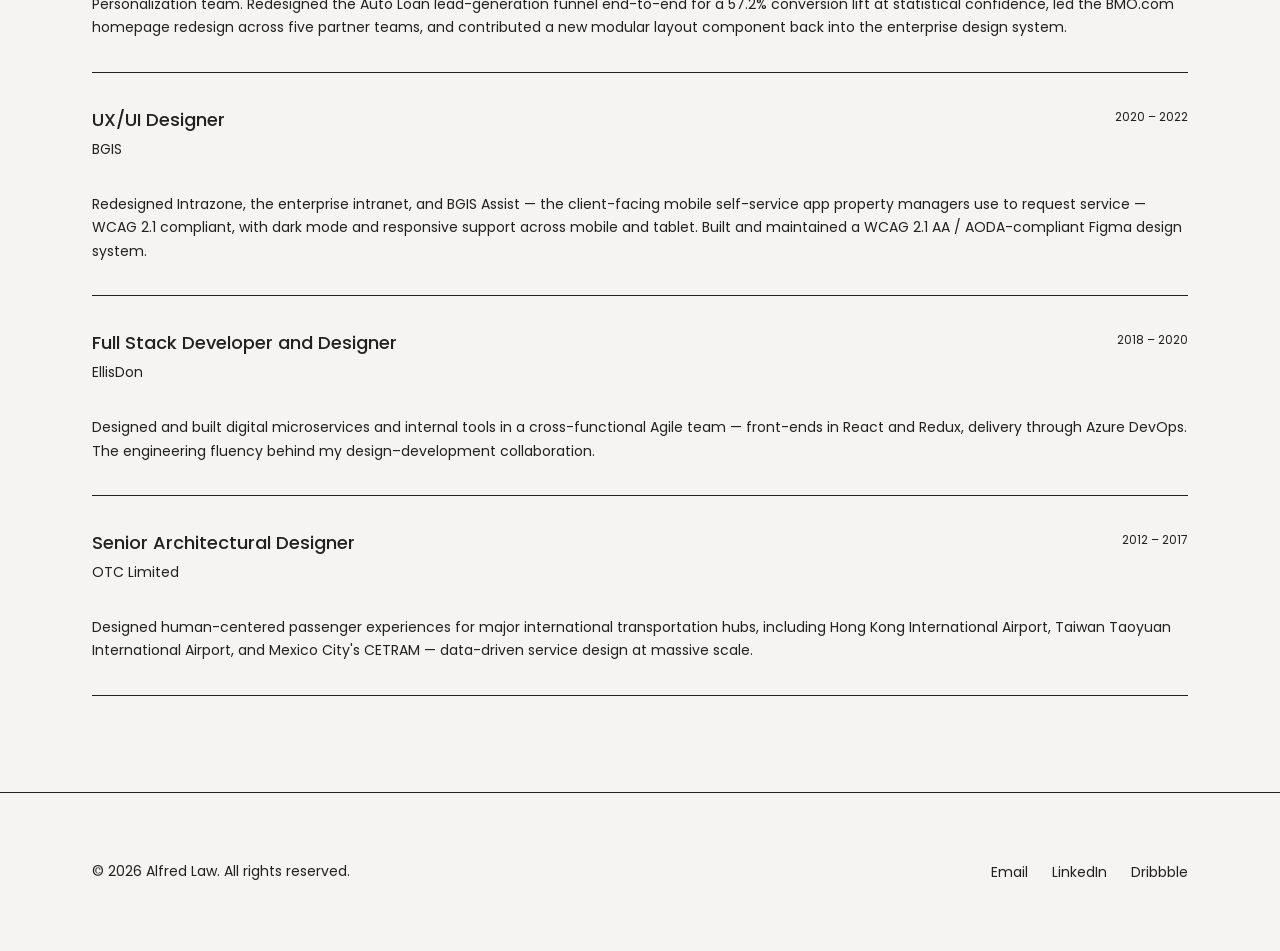
==== commit 2f16baa5: "Update resume copy and fix WCAG 2.1 AA accessibility issues site-wide - Update about.html experience" ====
--- a/about.html
+++ b/about.html
@@ -64,13 +64,14 @@
   </style>
 </head>
 <body>
+  <a href="#main-content" class="skip-link">Skip to main content</a>
 
   <!-- NAV -->
   <nav class="nav" role="navigation" aria-label="Main">
     <div class="nav__inner">
       <a href="index.html" class="nav__logo" aria-label="Alfred Law — home" style="display:flex;align-items:center;gap:12px;">
-        <img class="nav__logo-img nav__logo-img--dark" src="assets/images/AL-white.webp" alt="AL" />
-        <img class="nav__logo-img nav__logo-img--light" src="assets/images/AL.webp" alt="AL" />
+        <img class="nav__logo-img nav__logo-img--dark" src="assets/images/AL-white.webp" alt="AL" aria-hidden="true" />
+        <img class="nav__logo-img nav__logo-img--light" src="assets/images/AL.webp" alt="AL" aria-hidden="true" />
         <span style="font-size:var(--size-sm);font-weight:500;color:var(--color-ink-2);letter-spacing:0.01em;">Alfred Law · Portfolio</span>
       </a>
       <ul class="nav__links" id="nav-links" role="list">
@@ -102,6 +103,8 @@
     </div>
   </nav>
 
+  <main id="main-content">
+
   <!-- HERO -->
   <section class="about-hero">
     <div class="container">
@@ -138,7 +141,7 @@
             <p class="experience-item__company">TD Bank</p>
           </div>
           <p class="experience-item__period">2024 – Present</p>
-          <p class="experience-item__desc">Loyalty & Rewards north star vision. Led UX for the Education Centre feature, driving engagement with TD Rewards through data-informed design and cross-functional collaboration.</p>
+          <p class="experience-item__desc">Design lead for Loyalty &amp; Rewards in the TD mobile app. Shipped the Education Centre — 65%+ of cardholders engaged at launch, rewards support calls down 40%+ — redesigned online purchase and login verification with In-App Approval, cutting fraudulent activity reports by 35%, and designed Pay with Rewards, transaction-level redemption of points against specific purchases.</p>
         </div>
 
         <div class="experience-item">
@@ -147,7 +150,7 @@
             <p class="experience-item__company">Brotherize</p>
           </div>
           <p class="experience-item__period">2023 – 2024</p>
-          <p class="experience-item__desc">Designed the iOS fitness app experience for Brotherize — a social fitness platform. End-to-end product design across onboarding, workout tracking, and community features.</p>
+          <p class="experience-item__desc">End-to-end product design for an iOS fitness app — discovery, user research, and 40+ screens of hi-fi design. MVP shipped to the App Store.</p>
         </div>
 
         <div class="experience-item">
@@ -156,7 +159,7 @@
             <p class="experience-item__company">BMO</p>
           </div>
           <p class="experience-item__period">2022 – 2023</p>
-          <p class="experience-item__desc">Owned A/B testing roadmap on the Personalization team. Consistently met quarterly conversion targets through rapid experimentation and data-driven iteration.</p>
+          <p class="experience-item__desc">Personalization team. Redesigned the Auto Loan lead-generation funnel end-to-end for a 57.2% conversion lift at statistical confidence, led the BMO.com homepage redesign across five partner teams, and contributed a new modular layout component back into the enterprise design system.</p>
         </div>
 
         <div class="experience-item">
@@ -165,7 +168,7 @@
             <p class="experience-item__company">BGIS</p>
           </div>
           <p class="experience-item__period">2020 – 2022</p>
-          <p class="experience-item__desc">Redesigned the Intrazone intranet site — fully responsive, modernised, and compliant with WCAG 2.1 accessibility standards.</p>
+          <p class="experience-item__desc">Redesigned Intrazone, the enterprise intranet, and BGIS Assist — the client-facing mobile self-service app property managers use to request service — WCAG 2.1 compliant, with dark mode and responsive support across mobile and tablet. Built and maintained a WCAG 2.1 AA / AODA-compliant Figma design system.</p>
         </div>
 
         <div class="experience-item">
@@ -183,7 +186,7 @@
             <p class="experience-item__company">OTC Limited</p>
           </div>
           <p class="experience-item__period">2012 – 2017</p>
-          <p class="experience-item__desc">Designed human-centered passenger experiences for major international transportation hubs, including Hong Kong International Airport, Taiwan Taoyuan International Airport, and Mexico City's CETRAM.</p>
+          <p class="experience-item__desc">Designed human-centered passenger experiences for major international transportation hubs, including Hong Kong International Airport, Taiwan Taoyuan International Airport, and Mexico City's CETRAM — data-driven service design at massive scale.</p>
         </div>
 
       </div>
@@ -191,6 +194,8 @@
   </section>
 
   <!-- FOOTER -->
+  </main>
+
   <footer class="footer">
     <div class="container">
       <div class="footer__inner">
--- a/style.css
+++ b/style.css
@@ -16,6 +16,8 @@
   --color-accent:       #2FA751;
   --color-accent-bright:#40C967;
   --color-accent-light: #68D487;
+  --color-accent-contrast: #237D3D;
+  --color-accent-contrast-hover: #207037;
   --color-bg-translucent: rgba(33,33,33,0.85);
 }
 
@@ -29,6 +31,8 @@
   --color-accent:       #2EA34F;
   --color-accent-bright:#158936;
   --color-accent-light: #00701C;
+  --color-accent-contrast: #1F7A38;
+  --color-accent-contrast-hover: #1C6E32;
   --color-bg-translucent: rgba(245,244,242,0.85);
 }
 
@@ -69,7 +73,11 @@
 /* ── Reset ── */
 *, *::before, *::after { box-sizing: border-box; margin: 0; padding: 0; }
 
-html { scroll-behavior: smooth; font-size: 16px; }
+html { font-size: 16px; }
+
+@media (prefers-reduced-motion: no-preference) {
+  html { scroll-behavior: smooth; }
+}
 
 body {
   font-family: var(--font-body);
@@ -84,6 +92,36 @@
 a { color: inherit; text-decoration: none; }
 ul { list-style: none; }
 
+/* ── Focus visibility ── */
+a:focus-visible,
+button:focus-visible,
+input:focus-visible,
+[tabindex]:focus-visible {
+  outline: 2px solid var(--color-accent-light);
+  outline-offset: 2px;
+  border-radius: var(--radius-sm);
+}
+
+/* ── Skip link ── */
+.skip-link {
+  position: absolute;
+  top: -100px;
+  left: var(--space-2);
+  z-index: 1000;
+  background: var(--color-bg);
+  color: var(--color-ink);
+  border: 1px solid var(--color-border);
+  border-radius: var(--radius-sm);
+  padding: var(--space-1) var(--space-3);
+  font-size: var(--size-sm);
+  font-weight: 500;
+  transition: top var(--transition);
+}
+
+.skip-link:focus {
+  top: var(--space-2);
+}
+
 /* ── Typography ── */
 h1, h2, h3 {
   font-family: var(--font-display);
@@ -115,7 +153,7 @@
 /* ── Underline links (green, à la Foolproof) ── */
 .arrow-link {
   color: var(--color-accent-light);
-  text-decoration: none;
+  text-decoration: underline;
   text-underline-offset: 3px;
   transition: color var(--transition);
 }
@@ -179,6 +217,7 @@
   font-size: var(--size-sm);
   font-weight: 500;
   color: var(--color-ink-2);
+  padding: 4px 0;
   transition: color var(--transition);
 }
 
@@ -186,7 +225,7 @@
 
 .nav__links a.active {
   color: var(--color-ink);
-  border-bottom: 1px solid var(--color-accent);
+  border-bottom: 1px solid var(--color-accent-contrast);
   padding-bottom: 2px;
 }
 
@@ -200,9 +239,9 @@
 }
 
 .nav__cta:hover {
-  background: var(--color-accent);
-  border-color: var(--color-accent);
-  color: var(--color-bg);
+  background: var(--color-accent-contrast);
+  border-color: var(--color-accent-contrast);
+  color: #FFFFFF;
 }
 
 /* ── Theme toggle ── */
@@ -303,12 +342,12 @@
 }
 
 .btn--primary {
-  background: var(--color-accent);
+  background: var(--color-accent-contrast);
   color: #FFFFFF;
 }
 
 .btn--primary:hover {
-  background: var(--color-accent-bright);
+  background: var(--color-accent-contrast-hover);
 }
 
 .btn--outline {
@@ -361,7 +400,7 @@
 
 .work-card:hover {
   transform: translateY(-4px);
-  border-color: var(--color-accent);
+  border-color: var(--color-accent-contrast);
   box-shadow: 0 12px 40px rgba(0,0,0,0.35);
 }
 
@@ -533,6 +572,7 @@
   color: var(--color-ink-3);
   text-decoration: none;
   text-underline-offset: 3px;
+  padding: 4px 0;
   transition: color var(--transition);
 }
 
